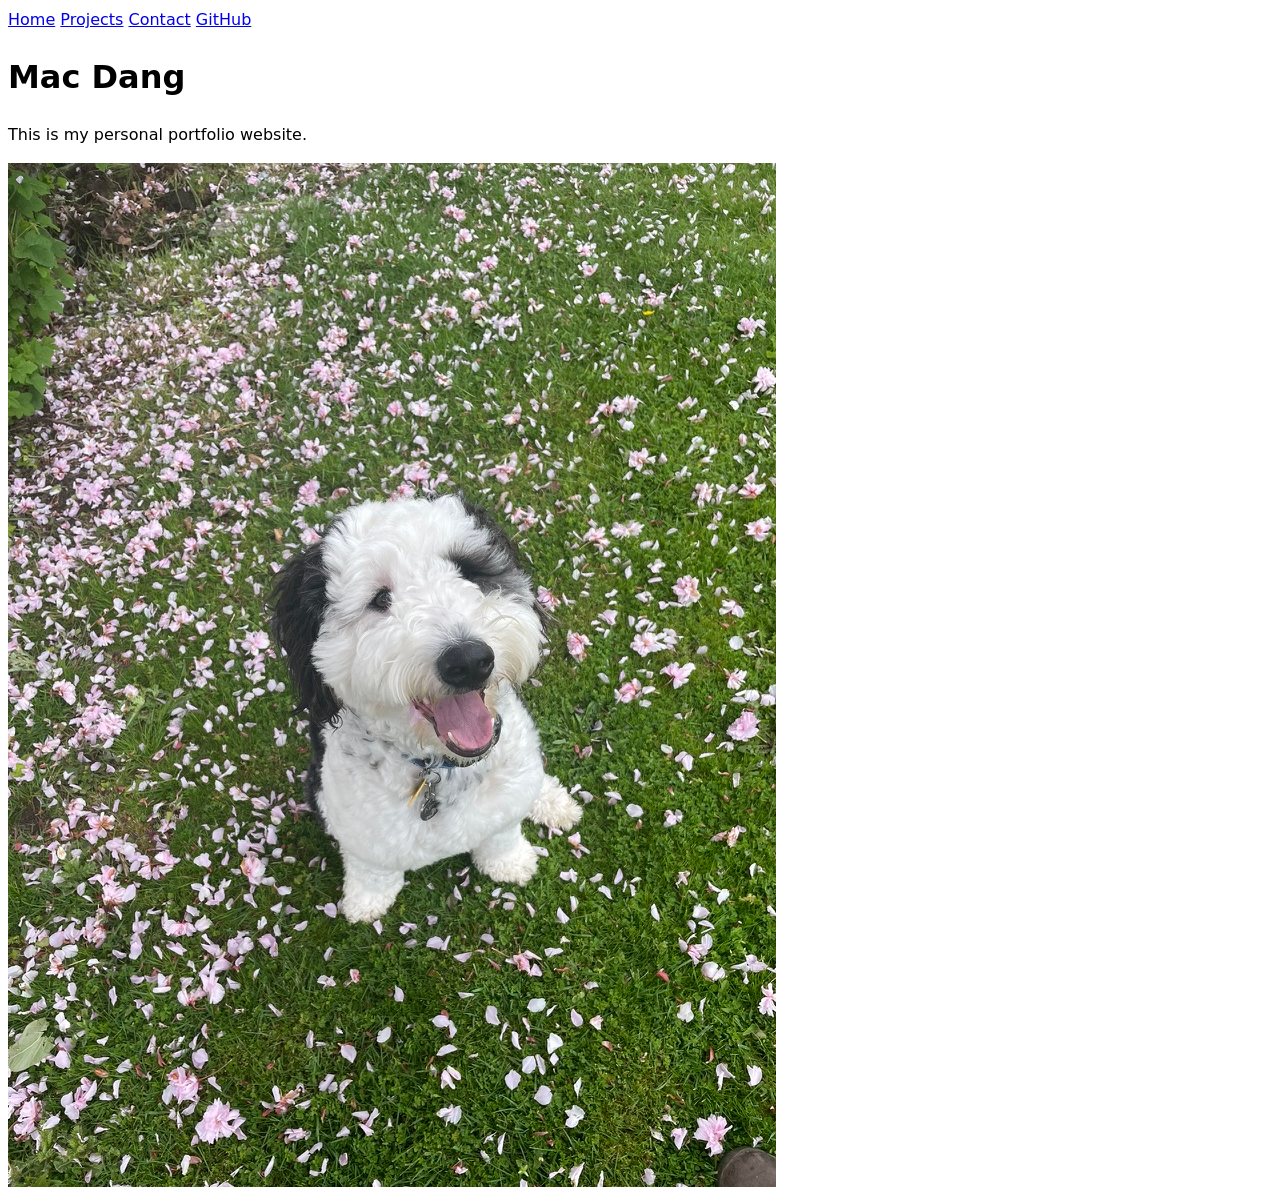
==== index.html @ 5d0f7c9f "added contact page" ====
<!DOCTYPE html>
<html lang="en">

<head>
    <meta charset="UTF-8">
    <meta name="viewport" content="width=device-width, initial-scale=1.0">
    <title>Mac Dang's Personal Website and Portfolio</title>
    <link rel="stylesheet" href="style.css">
</head>

<body>
    <nav>
        <a href="./">Home</a>
        <a href="./projects/">Projects</a>
        <a href="./contact/">Contact</a>
        <a href="https://github.com/dangitmac" target="_blank">GitHub</a>
    </nav>

    <h1>Mac Dang</h1>
    <p>This is my personal portfolio website.</p>
    <img src="images/doodle.jpeg" alt="Photo of Mac Dang">
</body>

</html>
---- style.css ----
body {
    font: 100%/1.5 system-ui;
}
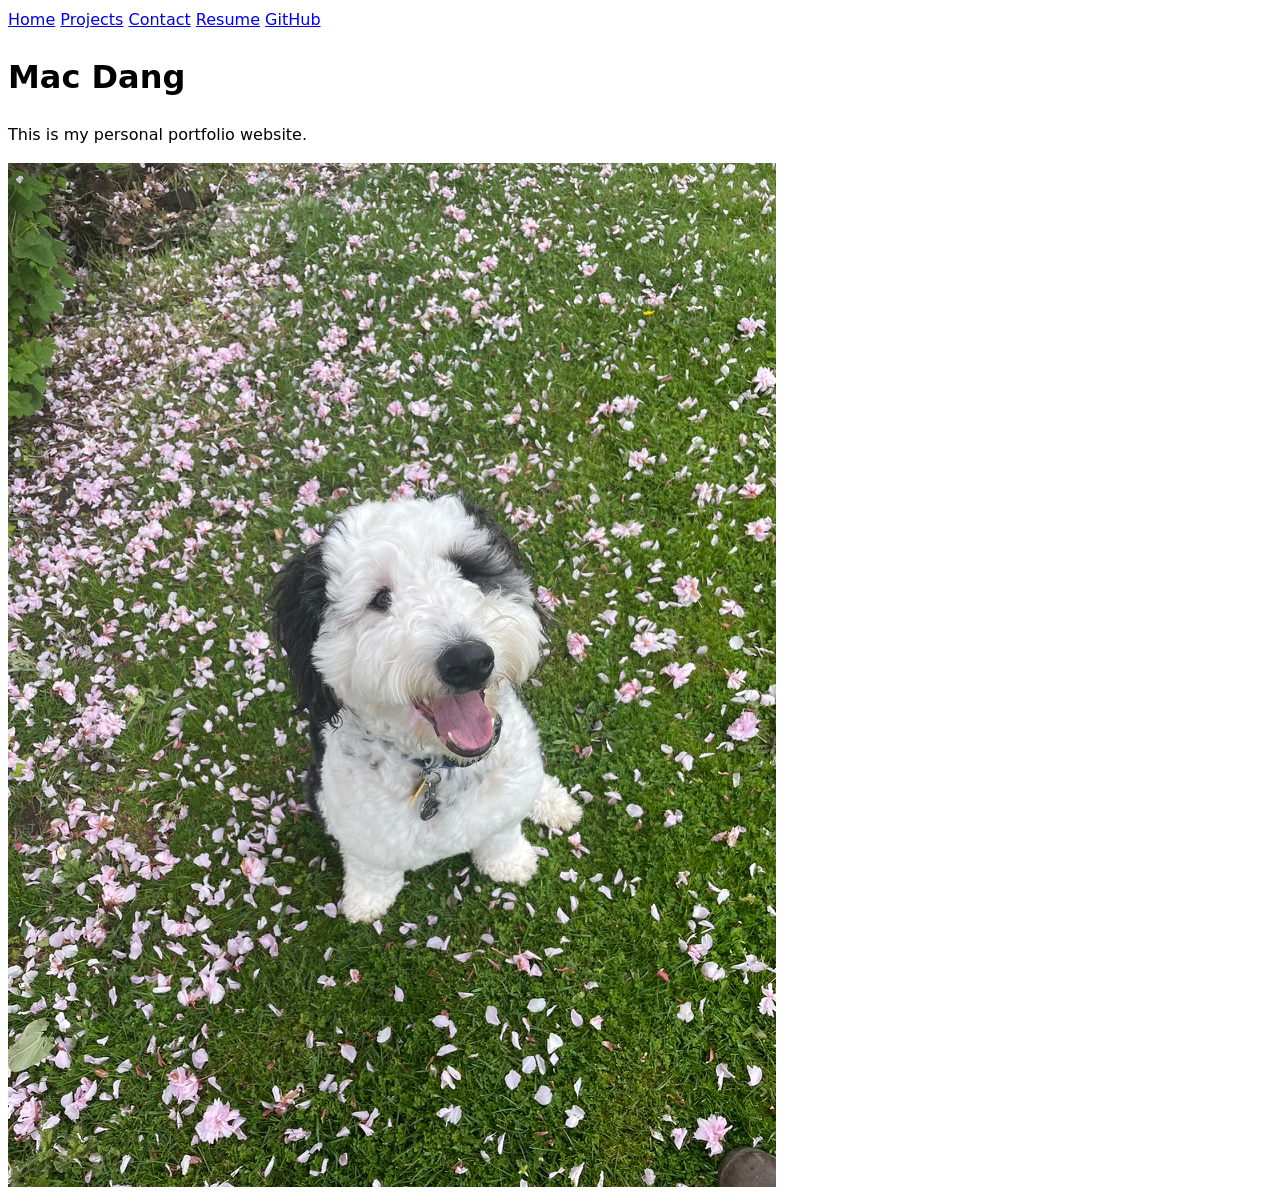
==== commit a1c23731: "added resume page" ====
--- a/index.html
+++ b/index.html
@@ -13,6 +13,7 @@
         <a href="./">Home</a>
         <a href="./projects/">Projects</a>
         <a href="./contact/">Contact</a>
+        <a href="./resume/">Resume</a>
         <a href="https://github.com/dangitmac" target="_blank">GitHub</a>
     </nav>
 
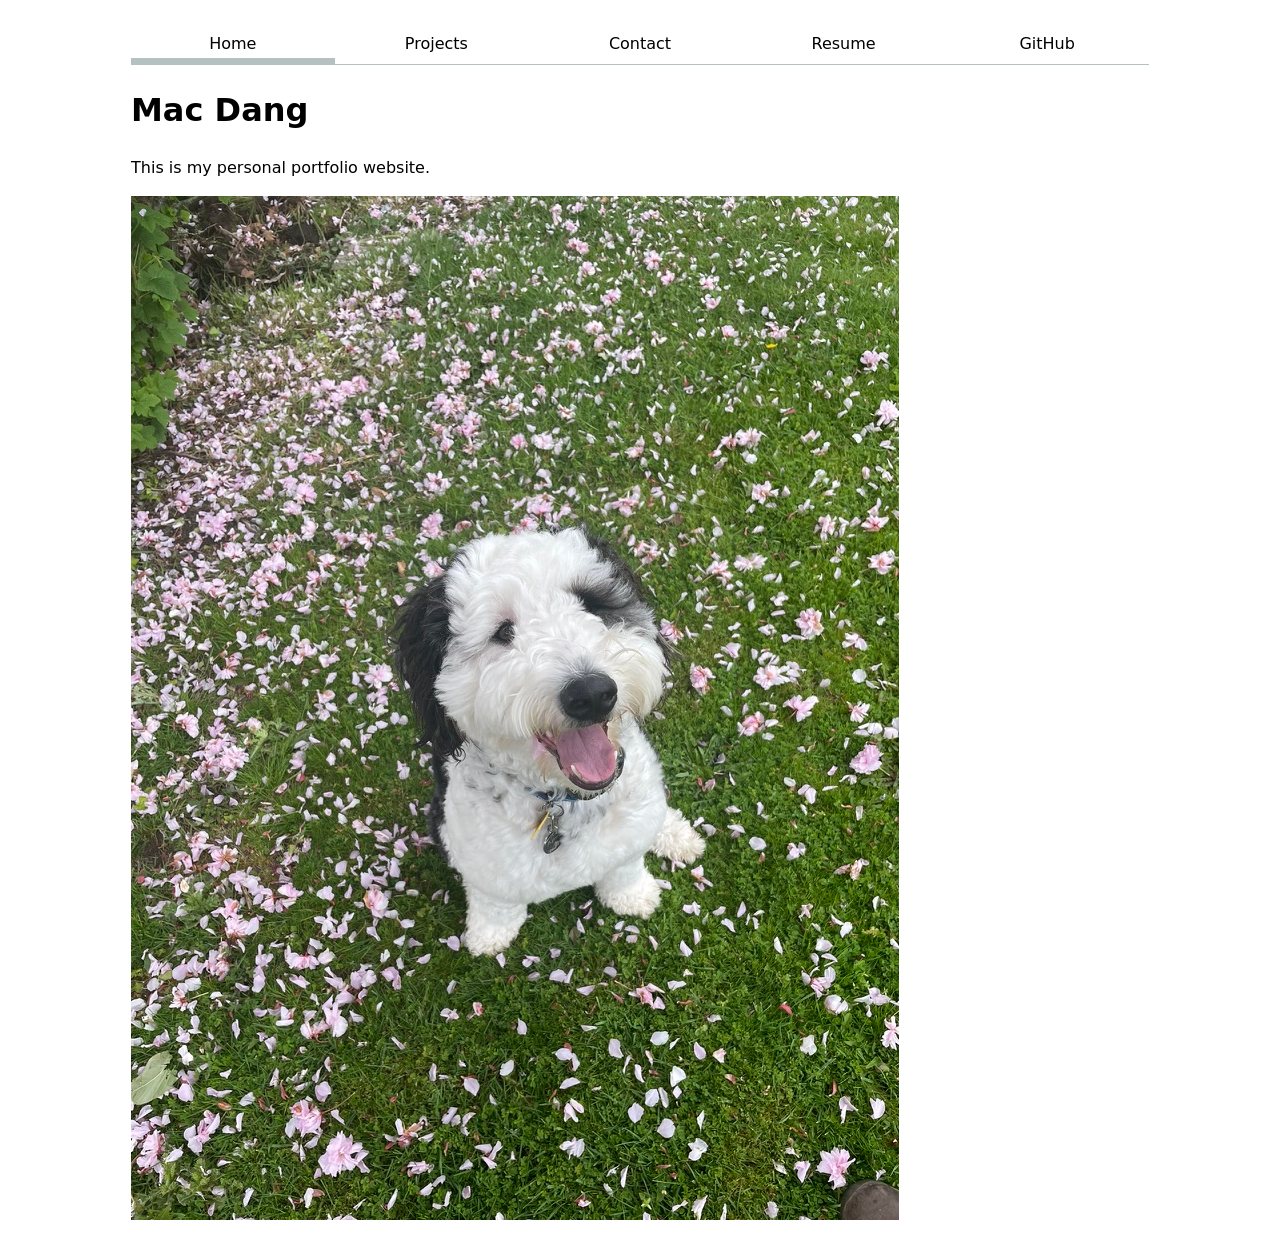
==== commit 32865223: "added current" ====
--- a/index.html
+++ b/index.html
@@ -10,7 +10,7 @@
 
 <body>
     <nav>
-        <a href="./">Home</a>
+<a href="./" class="current">Home</a>
         <a href="./projects/">Projects</a>
         <a href="./contact/">Contact</a>
         <a href="./resume/">Resume</a>
@@ -19,7 +19,7 @@
 
     <h1>Mac Dang</h1>
     <p>This is my personal portfolio website.</p>
-    <img src="images/doodle.jpeg" alt="Photo of Mac Dang">
+    <img src="images/doodle.jpeg" alt="picture of my dog">
 </body>
 
 </html>
--- a/style.css
+++ b/style.css
@@ -1,3 +1,30 @@
 body {
     font: 100%/1.5 system-ui;
+    max-width: 100ch;
+    margin-inline: auto;
+    padding: 1em;
+}
+
+img {
+    max-width: 100%;
+    height: auto;
+}
+
+nav {
+    display: flex;
+    margin-bottom: 1em;
+    border-bottom: 1px solid oklch(80% 3% 200);
+}
+
+nav a {
+    flex: 1;
+    text-decoration: none;
+    color: inherit;
+    text-align: center;
+    padding: 0.5em;
+}
+
+nav a.current {
+    border-bottom: 0.4em solid oklch(80% 3% 200);
+    padding-bottom: 0.1em;
 }
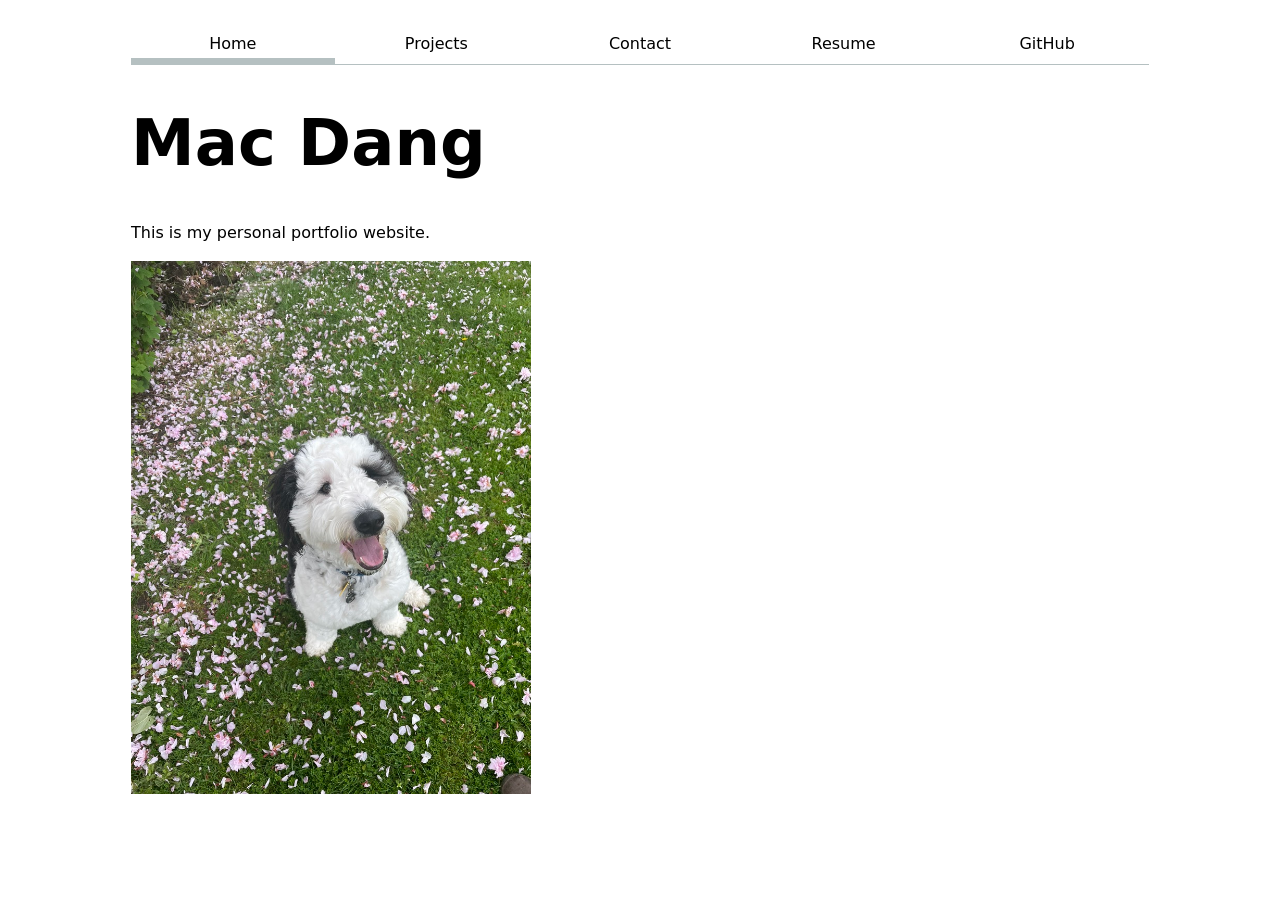
==== commit 729f2d19: "resize doodle pic" ====
--- a/index.html
+++ b/index.html
@@ -19,7 +19,7 @@
 
     <h1>Mac Dang</h1>
     <p>This is my personal portfolio website.</p>
-    <img src="images/doodle.jpeg" alt="picture of my dog">
+    <img class="dog-photo" src="images/doodle.jpeg" alt="picture of my dog">
 </body>
 
 </html>
--- a/style.css
+++ b/style.css
@@ -1,3 +1,8 @@
+html {
+    --color-accent: oklch(65% 50% 0);
+    accent-color: var(--color-accent);
+}
+
 body {
     font: 100%/1.5 system-ui;
     max-width: 100ch;
@@ -27,4 +32,81 @@
 nav a.current {
     border-bottom: 0.4em solid oklch(80% 3% 200);
     padding-bottom: 0.1em;
+}
+
+nav a:hover {
+    border-bottom: 0.4em solid var(--color-accent);
+    padding-bottom: 0.1em;
+    background-color: oklch(from var(--color-accent) 95% 5% h);
+}
+
+input,
+textarea,
+button {
+    font: inherit;
+}
+
+form {
+    display: grid;
+    grid-template-columns: auto 1fr;
+    gap: 1em;
+}
+
+form label {
+    display: grid;
+    grid-template-columns: subgrid;
+    grid-column: 1 / -1;
+}
+
+form button {
+    grid-column: 1 / -1;
+}
+
+.projects {
+    display: grid;
+    grid-template-columns: repeat(auto-fill, minmax(15em, 1fr));
+    gap: 1em;
+}
+
+.projects article {
+    display: grid;
+    grid-template-rows: subgrid;
+    grid-row: span 3;
+}
+
+.projects h2 {
+    margin: 0;
+}
+
+h1 {
+    font-size: 400%;
+}
+
+h1,
+h2,
+h3,
+h4,
+h5,
+h6 {
+    line-height: 1.1;
+    text-wrap: balance;
+}
+
+section {
+    margin-block: 2em;
+}
+
+section h2 {
+    border-bottom: 1px solid oklch(80% 3% 200);
+    padding-bottom: 0.25em;
+}
+
+section ul {
+    padding-left: 1.5em;
+}
+
+.dog-photo {
+    max-width: 400px;
+    width: 100%;
+    height: auto;
 }
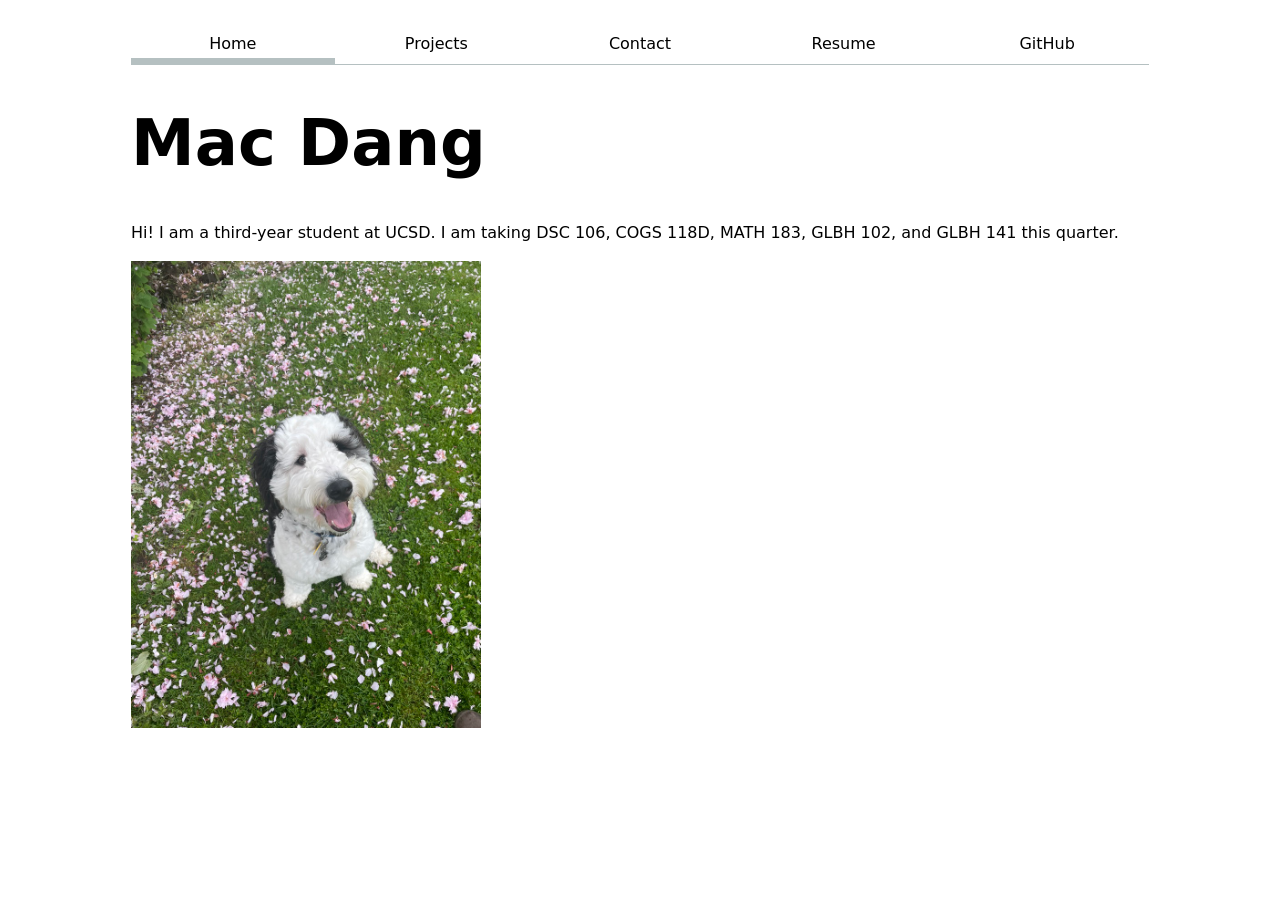
==== commit 8d3bf046: "added more info about me" ====
--- a/index.html
+++ b/index.html
@@ -18,7 +18,7 @@
     </nav>
 
     <h1>Mac Dang</h1>
-    <p>This is my personal portfolio website.</p>
+    <p>Hi! I am a third-year student at UCSD. I am taking DSC 106, COGS 118D, MATH 183, GLBH 102, and GLBH 141 this quarter.</p>
     <img class="dog-photo" src="images/doodle.jpeg" alt="picture of my dog">
 </body>
 
--- a/style.css
+++ b/style.css
@@ -106,7 +106,7 @@
 }
 
 .dog-photo {
-    max-width: 400px;
-    width: 100%;
+    width: 350px;
+    max-width: 100%;
     height: auto;
 }
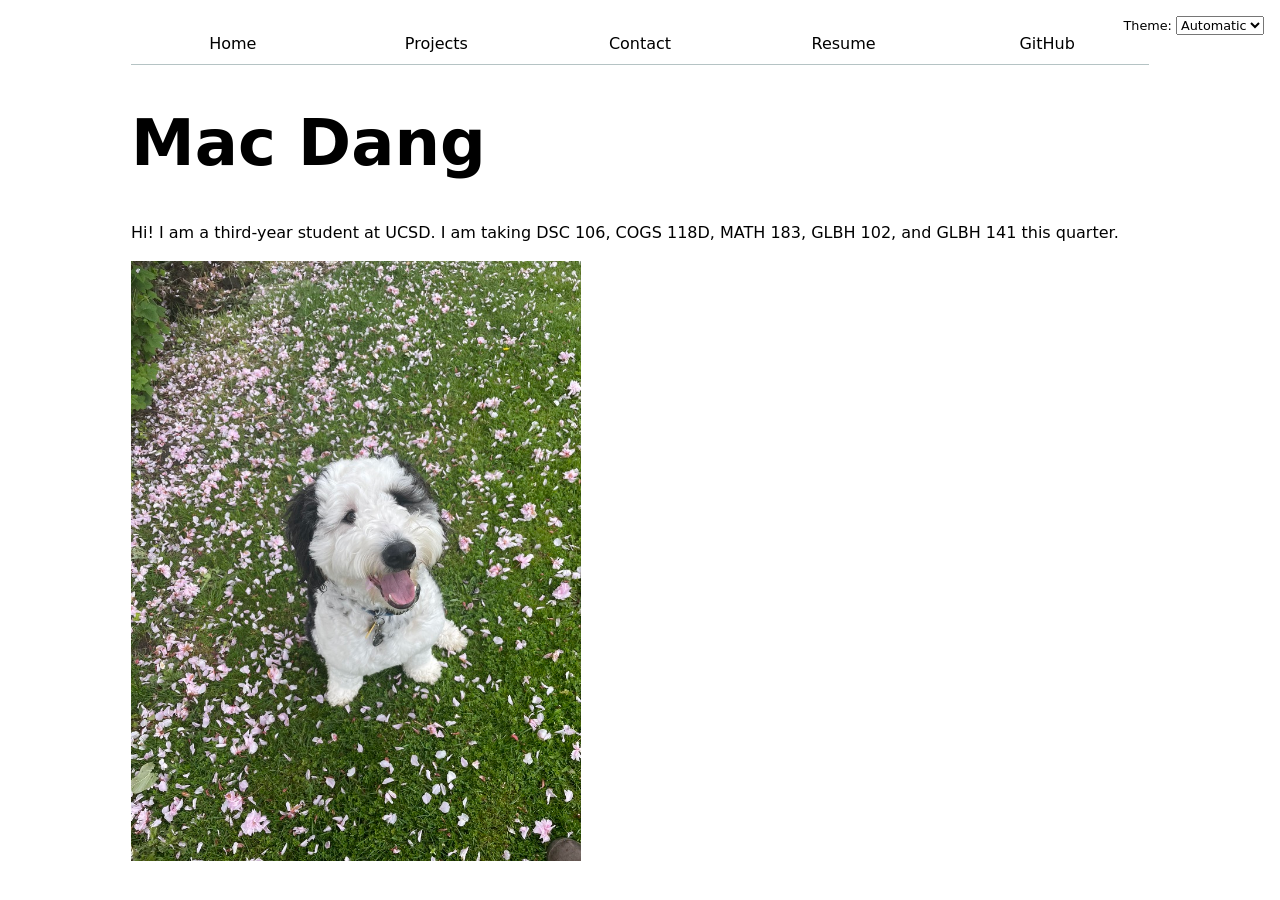
==== commit af327b01: "complete lab 3" ====
--- a/index.html
+++ b/index.html
@@ -6,17 +6,10 @@
     <meta name="viewport" content="width=device-width, initial-scale=1.0">
     <title>Mac Dang's Personal Website and Portfolio</title>
     <link rel="stylesheet" href="style.css">
+    <script type="module" src="global.js"></script>
 </head>
 
 <body>
-    <nav>
-<a href="./" class="current">Home</a>
-        <a href="./projects/">Projects</a>
-        <a href="./contact/">Contact</a>
-        <a href="./resume/">Resume</a>
-        <a href="https://github.com/dangitmac" target="_blank">GitHub</a>
-    </nav>
-
     <h1>Mac Dang</h1>
     <p>Hi! I am a third-year student at UCSD. I am taking DSC 106, COGS 118D, MATH 183, GLBH 102, and GLBH 141 this quarter.</p>
     <img class="dog-photo" src="images/doodle.jpeg" alt="picture of my dog">
--- a/style.css
+++ b/style.css
@@ -1,6 +1,7 @@
 html {
     --color-accent: oklch(65% 50% 0);
     accent-color: var(--color-accent);
+    color-scheme: light dark;
 }
 
 body {
@@ -15,10 +16,18 @@
     height: auto;
 }
 
+.dog-photo {
+    width: 450px;
+    max-width: 100%;
+    height: auto;
+}
+
 nav {
+    --border-color: oklch(50% 10% 200 / 40%);
+
     display: flex;
     margin-bottom: 1em;
-    border-bottom: 1px solid oklch(80% 3% 200);
+    border-bottom: 1px solid var(--border-color);
 }
 
 nav a {
@@ -30,14 +39,18 @@
 }
 
 nav a.current {
-    border-bottom: 0.4em solid oklch(80% 3% 200);
+    border-bottom: 0.4em solid var(--border-color);
     padding-bottom: 0.1em;
 }
 
 nav a:hover {
     border-bottom: 0.4em solid var(--color-accent);
     padding-bottom: 0.1em;
-    background-color: oklch(from var(--color-accent) 95% 5% h);
+    background-color: color-mix(
+        in oklch,
+        var(--color-accent),
+        canvas 85%
+    );
 }
 
 input,
@@ -97,7 +110,7 @@
 }
 
 section h2 {
-    border-bottom: 1px solid oklch(80% 3% 200);
+    border-bottom: 1px solid oklch(50% 10% 200 / 40%);
     padding-bottom: 0.25em;
 }
 
@@ -105,8 +118,13 @@
     padding-left: 1.5em;
 }
 
-.dog-photo {
-    width: 350px;
-    max-width: 100%;
-    height: auto;
+.color-scheme {
+    position: absolute;
+    top: 1rem;
+    right: 1rem;
+    font-size: 80%;
+}
+
+select {
+    font: inherit;
 }
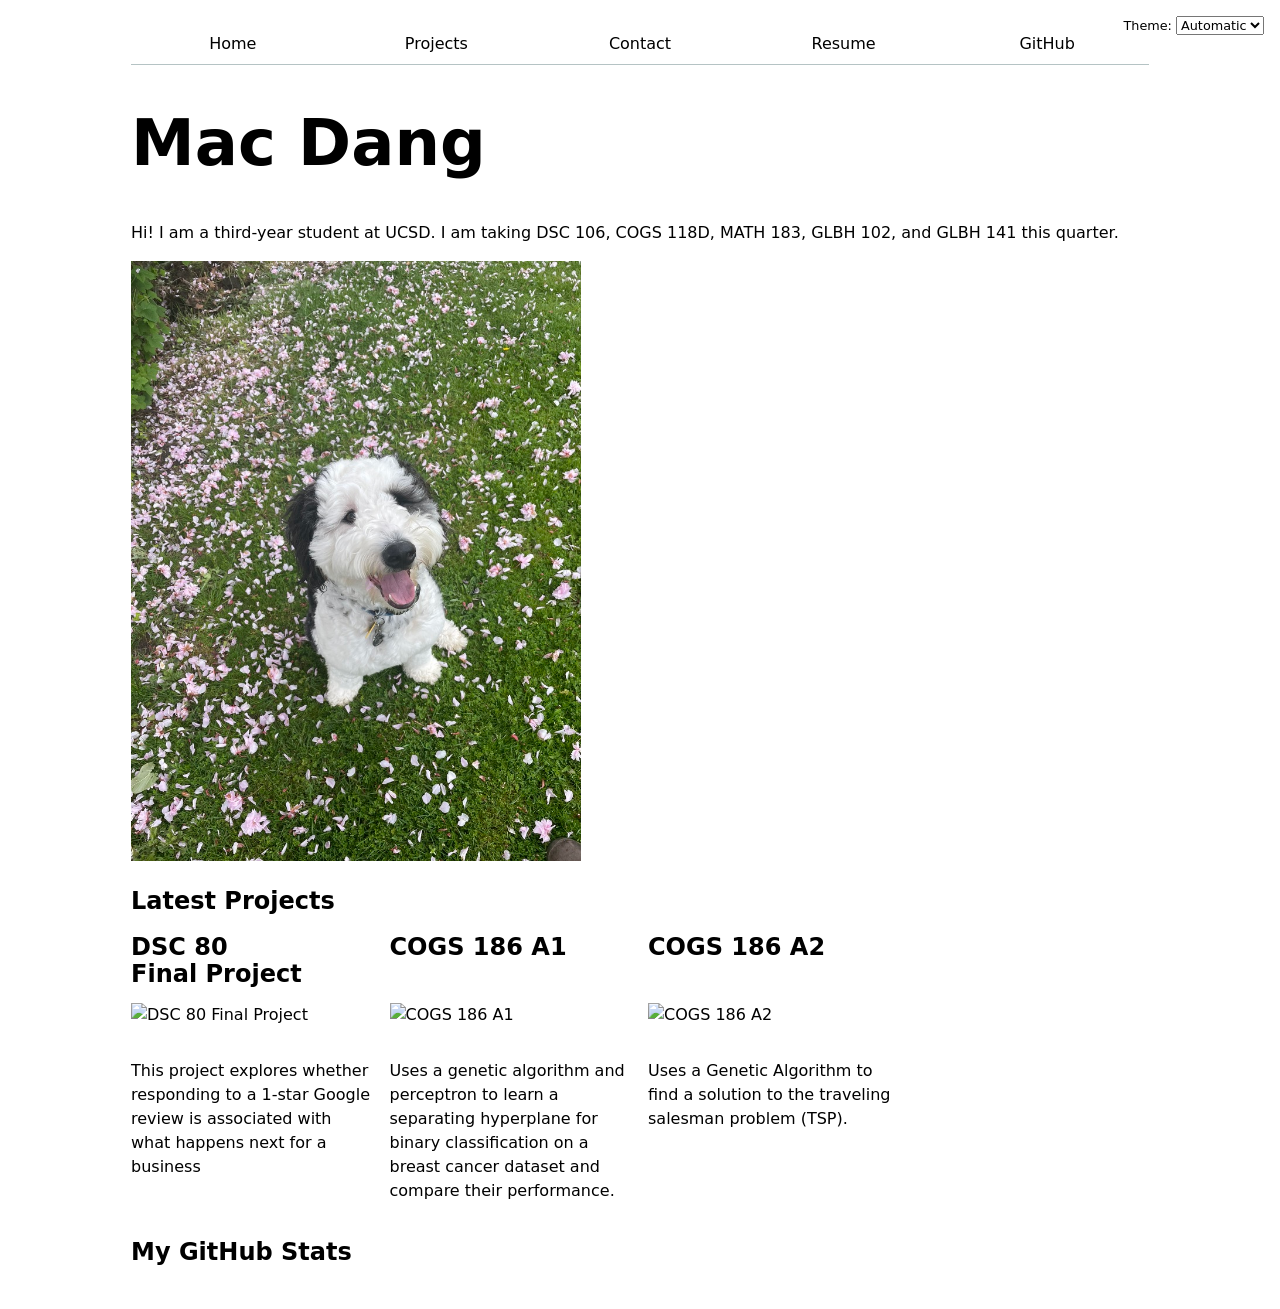
==== commit 9d6b6b68: "finished lab" ====
--- a/index.html
+++ b/index.html
@@ -4,15 +4,40 @@
 <head>
     <meta charset="UTF-8">
     <meta name="viewport" content="width=device-width, initial-scale=1.0">
+
     <title>Mac Dang's Personal Website and Portfolio</title>
+
     <link rel="stylesheet" href="style.css">
+
     <script type="module" src="global.js"></script>
+    <script type="module" src="index.js"></script>
 </head>
 
 <body>
+
     <h1>Mac Dang</h1>
-    <p>Hi! I am a third-year student at UCSD. I am taking DSC 106, COGS 118D, MATH 183, GLBH 102, and GLBH 141 this quarter.</p>
-    <img class="dog-photo" src="images/doodle.jpeg" alt="picture of my dog">
+
+    <p>
+        Hi! I am a third-year student at UCSD. I am taking DSC 106,
+        COGS 118D, MATH 183, GLBH 102, and GLBH 141 this quarter.
+    </p>
+
+    <img
+        class="dog-photo"
+        src="images/doodle.jpeg"
+        alt="picture of my dog"
+    >
+
+    <h2>Latest Projects</h2>
+
+    <div class="projects">
+    </div>
+
+    <h2>My GitHub Stats</h2>
+
+    <div id="profile-stats">
+    </div>
+
 </body>
 
 </html>
--- a/style.css
+++ b/style.css
@@ -127,4 +127,22 @@
 
 select {
     font: inherit;
+}
+
+#profile-stats dl {
+    display: grid;
+    grid-template-columns: repeat(4, 1fr);
+    text-align: center;
+    gap: 1em;
+}
+
+#profile-stats dt {
+    font-weight: bold;
+    grid-row: 1;
+}
+
+#profile-stats dd {
+    margin: 0;
+    font-size: 2em;
+    grid-row: 2;
 }
